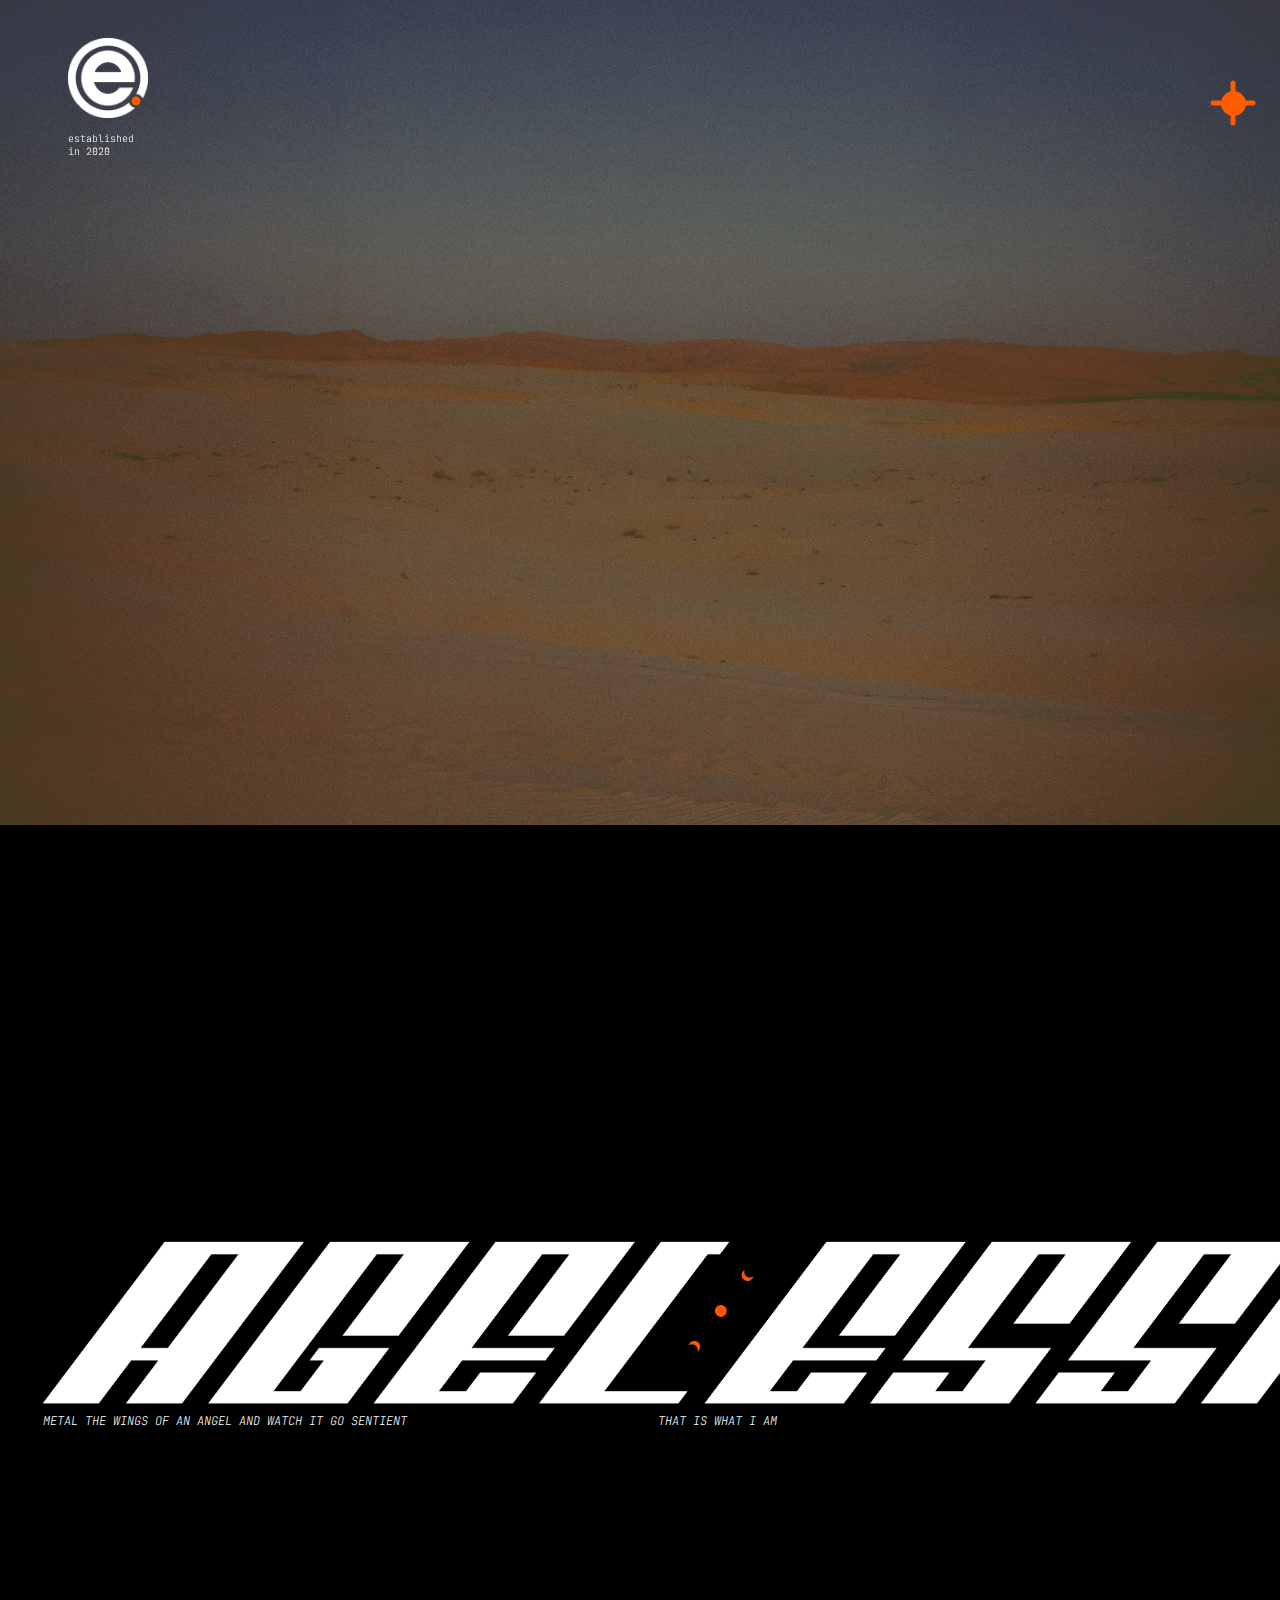
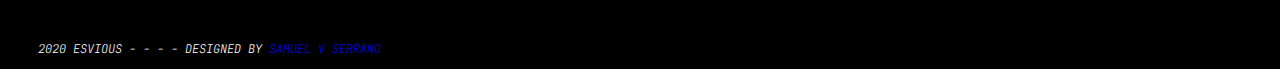
==== index.html @ 4eb77030 "summary2" ====
<!DOCTYPE html>
<html lang="en">
    <head>
        <title>esvious</title>
		<meta charset="utf-8">
		<meta name="author" content="esvious">
        <meta name="viewport" content="width=device-width, initial-scale=1.0">
		<link href="styles.css" rel="stylesheet">
        <!--Favicon-->
        <link rel="icon" href="favicon-16x16.png" type="image/x-icon">
        <link rel="apple-touch-icon" sizes="180x180" href="/apple-touch-icon.png">
        <link rel="icon" type="image/png" sizes="32x32" href="/favicon-32x32.png">
        <link rel="icon" type="image/png" sizes="16x16" href="/favicon-16x16.png">
        <link rel="manifest" href="/site.webmanifest">
        <!--Favicon-->

        <!--Google Fonts - JetBrains Mono Designed by JetBrains, Philipp Nurullin, Konstantin Bulenkov-->
        <link rel="preconnect" href="https://fonts.googleapis.com">
        <link rel="preconnect" href="https://fonts.gstatic.com" crossorigin>
        <link href="https://fonts.googleapis.com/css2?family=JetBrains+Mono:ital,wght@0,100..800;1,100..800&display=swap" rel="stylesheet">
        <!--Google Fonts-->
    </head>
    
    <div id="wrapper">
        <body>
            <header>
                <div>
                    <img src="e_2024_logo_WHITE.png" alt="white logo" width="80px">
                    <p>established <br> in 2020</p>
                </div>

                <div>
                    <button class="atypical-menu-button" onclick="toggleMenu()"></button>

                     <nav class="full-screen-nav">
                        <ul>
                            <li><a href="#home">ETHEREAL CITY</a></li>
                            <li><a href="#about">PRODUCT OF ETHER</a></li>
                            <li><a href="#services">ABYSSOPELAGIC</a></li>
                            <li><a href="#contact">HOPE FOR THE HOPELESS</a></li>
                            <li><a href="#contact">MY NOSTALGIA</a></li>
                            <li><a href="#contact">BUILT BY MACHINE</a></li>
                            <li><a href="#contact">DREAM HOUSE 1984</a></li>
                            <li><a href="#contact">ARTIFICIAL FREAK</a></li>
                        </ul>
                    </nav>

                    <script>
                        function toggleMenu() {
                            var button = document.querySelector('.atypical-menu-button');
                            var nav = document.querySelector('.full-screen-nav');
                            button.classList.toggle('rotate');
                            nav.classList.toggle('visible');
                        }
                    </script>
                </div>
            </header>

            <div class="background">
                <img src="desert_esvious.jpg" alt="img of desert">
            </div>      
        </body>
    </div>

    <div class="collection">
                <div class="ageless">
                    <img src="agelessart-01.png" alt="ageless art png">
                </div>

                <div class="land-grid">
                    <div>
                        <p>METAL THE WINGS OF AN ANGEL AND WATCH IT GO SENTIENT</p>
                    </div>

                    <div>
                        <p>THAT IS WHAT I AM</p>
                    </div>
                </div>

                <footer>
                    <p>2020 ESVIOUS - - - - DESIGNED BY <a href="https://samvserrano.github.io/portfolio/" target="_blank"> SAMUEL V SERRANO</a></p>
                </footer>
    </div> 
</html>
---- styles.css ----
#wrapper {
    width: 1890px;
    height: 1600px;
}

body {
    background-color: #000000;
} 

header {
    display: flex; 
    position: fixed;
    width: 92%;
    margin-left: 60px;
    margin-top: 30px;
    justify-content: space-between;
    align-items: center; 
    z-index: 99;
}

header p {
    color: #FFFFFF;
    font-size: 10px;
}

p {
    font-family: "JetBrains Mono", monospace;
    font-optical-sizing: auto;
    font-weight: 200;
    font-style: normal;
}

.background img {
    width: 100%;
    position: absolute;
    top: 0;
    left: 0;
    overflow-y: scroll;

}

.collection {
    margin-left: 10px;
    margin-top: -400px;
}

.ageless img {
    width: 1800px;
}

.land-grid {
    display: grid;
    grid-template-columns: 1fr 1fr;
    margin-top: -40px;
    margin-left: 25px;

}

.land-grid p {
    color: #FFFFFF;
    font-family: "JetBrains Mono", monospace;
    font-weight: 200;
    font-style: italic;
    font-size: 12px;

}

footer {
    margin-left: 20px;
    margin-top: 200px;
}

a {
    text-decoration: none;
}

a:hover {
    color: #FF5C00;
    transition: ease-in-out .3s;
}

a::after {
    color: #FF5C00;
}


footer p{
    color: #FFFFFF;
    font-family: "JetBrains Mono", monospace;
    font-weight: 200;
    font-style: italic;
    font-size: 12px;
}


/* BUTTON MENU */
.atypical-menu-button {
    width: 25px; /* Size of the button */
    height: 25px; /* Size of the button */
    background-color: #FF5C00;
    border: none;
    border-radius: 50%;
    position: relative;
    transition: transform 0.3s ease;
    color: white;
    z-index: 1001; /* Ensure button stays on top of the menu */
    cursor: pointer;
    display: flex;
    justify-content: center;
    align-items: center;
}

.atypical-menu-button::before, .atypical-menu-button::after {
    content: '';
    position: absolute;
    top: 50%;
    left: 50%;
    background-color: #FF5C00;
    width: 180%;
    height: 5px;
    border-radius: 5px; /* Rounded ends */
    transition: transform 0.3s ease;
}

.atypical-menu-button::before {
    transform: translate(-50%, -50%);
}

.atypical-menu-button::after {
    transform: translate(-50%, -50%) rotate(90deg);
}

.atypical-menu-button.rotate {
    transform: rotate(3deg);
}

.atypical-menu-button.rotate::before {
    transform: translate(-50%, -50%) rotate(45deg);
}

.atypical-menu-button.rotate::after {
    transform: translate(-50%, -50%) rotate(135deg);
}





/* Full-screen navigation styling */
.full-screen-nav {
    position: fixed;
    top: 0;
    left: 0;
    width: 100%;
    height: 100%;
    background-color: #000000; /* Slight transparency for overlay effect */
    display: flex;
    justify-content: center;
    align-items: center;
    opacity: 0;
    visibility: hidden;
    transition: opacity 0.5s ease, visibility 0s 0.5s;
    z-index: 1000; /* Below the button */
    
}

.full-screen-nav.visible {
    opacity: 1;
    visibility: visible;
    transition: opacity 0.5s ease;
}

.full-screen-nav ul {
    list-style: none;
    padding: 0;
    margin: 0;
    text-align: right;
}

.full-screen-nav li {
    margin: 20px 0;
}

.full-screen-nav a {
    text-decoration: none;
    font-size: 24px;
    color: #FFFFFF;
    transition: color 0.3s;

    font-family: "JetBrains Mono", monospace;
    font-weight: 400;
    font-style: italic;
    font-size: 60px;
}

.full-screen-nav a:hover {
    color: #FF5C00;
}

@media only screen 
    and (width: 390px) 
    and (height: 844px) 
    and (-webkit-device-pixel-ratio: 3) { 

    #wrapper {
        width: 390px;
        height: 844px;
    }

    header {
        display: flex; 
        position: fixed;
        width: 20.5%;
        margin-left: 20px;
        margin-top: 30px;
        justify-content: space-between;
        align-items: center; 
        z-index: 100;
    } 
    
    header p {
        font-size: 5px;
    }

    .background img {
        width: 340%;
        position: absolute;
        top: 0;
        left: 0;
        overflow-y: scroll;

    }

    .collection {
        margin-left: 10px;
        margin-top: -400px;
        z-index: 99;
    }

    
    
}
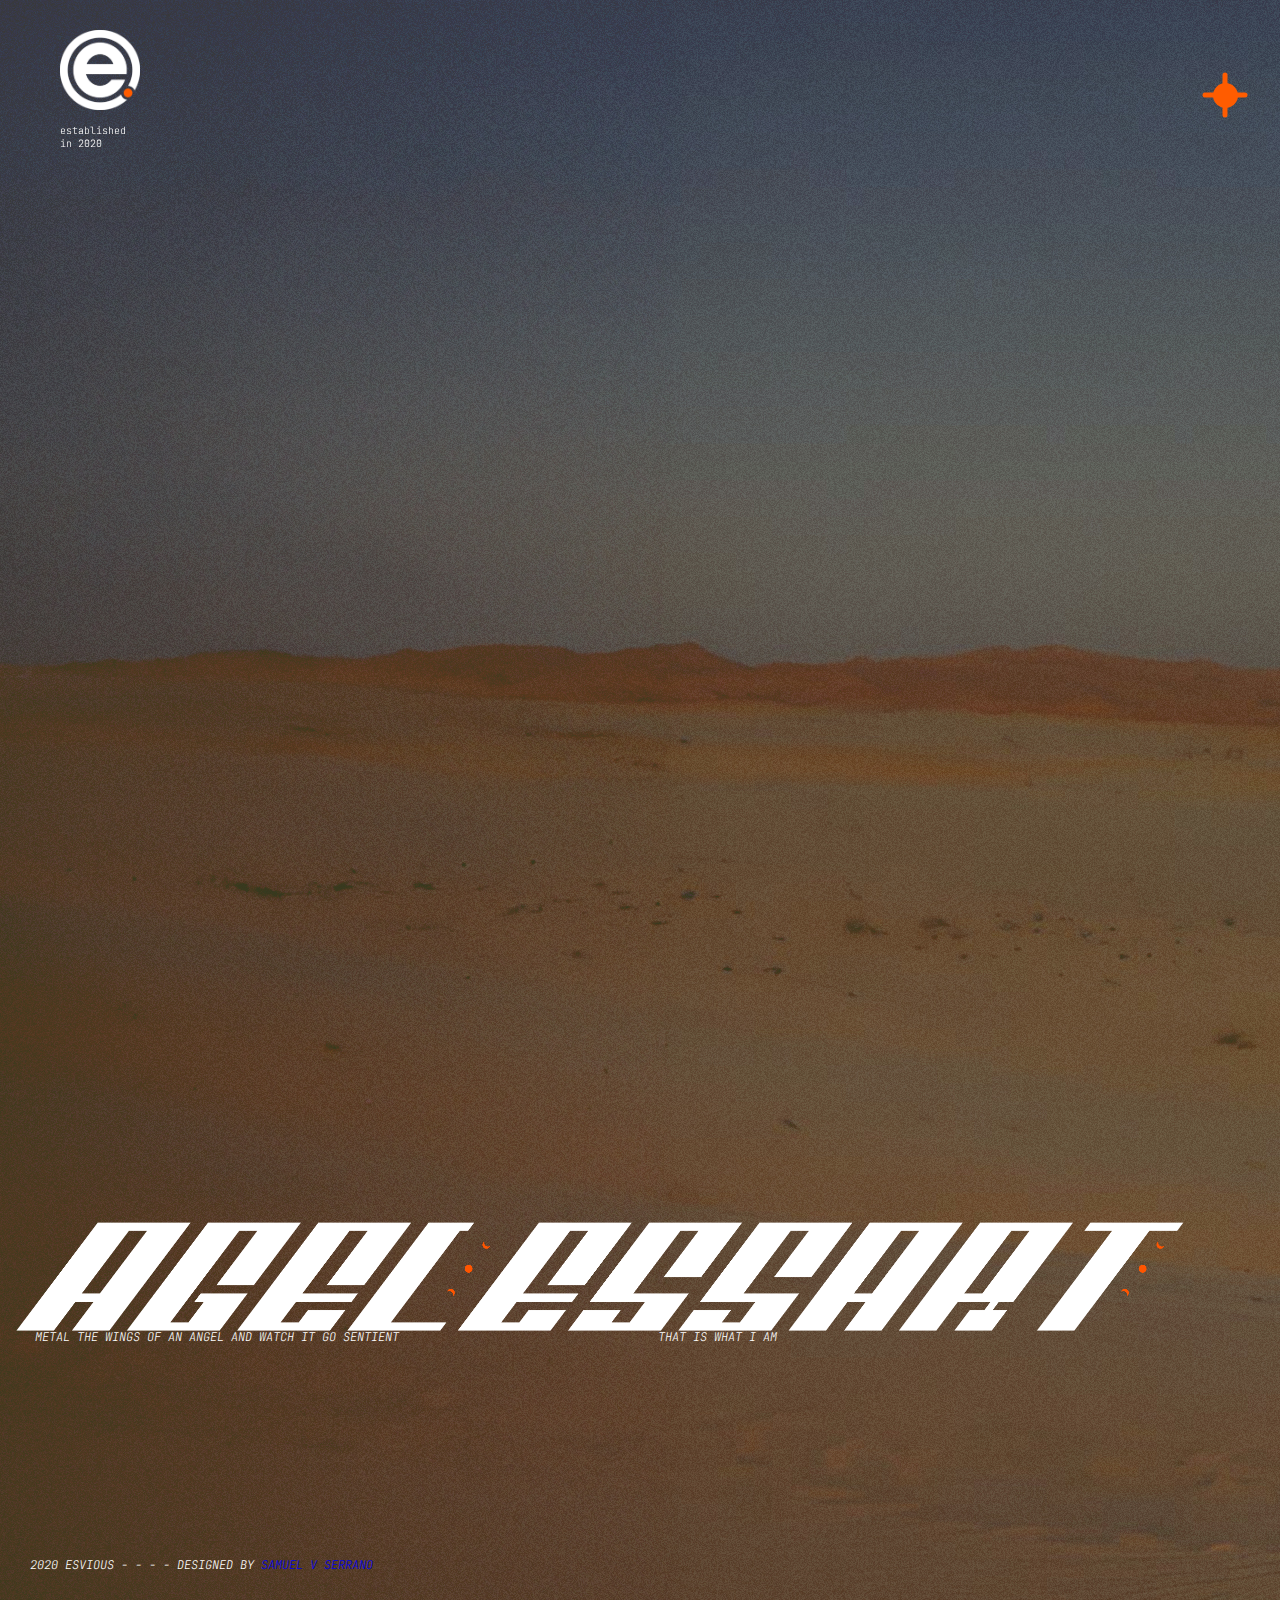
==== commit 945e6032: "summary4" ====
--- a/index.html
+++ b/index.html
@@ -42,6 +42,7 @@
                             <li><a href="#contact">BUILT BY MACHINE</a></li>
                             <li><a href="#contact">DREAM HOUSE 1984</a></li>
                             <li><a href="#contact">ARTIFICIAL FREAK</a></li>
+                            <li><a href="#contact">CONTACT</a></li>
                         </ul>
                     </nav>
 
@@ -56,29 +57,27 @@
                 </div>
             </header>
 
-            <div class="background">
-                <img src="desert_esvious.jpg" alt="img of desert">
-            </div>      
+                
         </body>
     </div>
 
     <div class="collection">
-                <div class="ageless">
-                    <img src="agelessart-01.png" alt="ageless art png">
-                </div>
+        <div class="ageless">
+            <img src="agelessart-01.png" alt="ageless art png">
+        </div>
 
-                <div class="land-grid">
-                    <div>
-                        <p>METAL THE WINGS OF AN ANGEL AND WATCH IT GO SENTIENT</p>
-                    </div>
+        <div class="land-grid">
+            <div>
+                <p>METAL THE WINGS OF AN ANGEL AND WATCH IT GO SENTIENT</p>
+            </div>
 
-                    <div>
-                        <p>THAT IS WHAT I AM</p>
-                    </div>
-                </div>
+            <div>
+                <p>THAT IS WHAT I AM</p>
+            </div>
+        </div>
 
-                <footer>
-                    <p>2020 ESVIOUS - - - - DESIGNED BY <a href="https://samvserrano.github.io/portfolio/" target="_blank"> SAMUEL V SERRANO</a></p>
-                </footer>
+        <footer>
+            <p>2020 ESVIOUS - - - - DESIGNED BY <a href="https://samvserrano.github.io/portfolio/" target="_blank"> SAMUEL V SERRANO</a></p>
+        </footer>
     </div> 
 </html>--- a/styles.css
+++ b/styles.css
@@ -4,7 +4,10 @@
 }
 
 body {
+    margin: 0;
+    background-image: url(desert_esvious.jpg);
     background-color: #000000;
+    background-repeat: no-repeat;
 } 
 
 header {
@@ -45,7 +48,8 @@
 }
 
 .ageless img {
-    width: 1800px;
+    width: 1200px;
+    margin-left: -10px;
 }
 
 .land-grid {
@@ -190,17 +194,14 @@
     font-family: "JetBrains Mono", monospace;
     font-weight: 400;
     font-style: italic;
-    font-size: 60px;
+    font-size: 55px;
 }
 
 .full-screen-nav a:hover {
     color: #FF5C00;
 }
 
-@media only screen 
-    and (width: 390px) 
-    and (height: 844px) 
-    and (-webkit-device-pixel-ratio: 3) { 
+@media screen and (max-width: 1170px) {
 
     #wrapper {
         width: 390px;
@@ -222,13 +223,20 @@
         font-size: 5px;
     }
 
+    .background {
+        width: 100%;
+        height: auto;
+        overflow: hidden;
+        overflow-y: hidden;
+    }
+
     .background img {
-        width: 340%;
+        width: 375%;
+        object-fit: cover;
         position: absolute;
         top: 0;
         left: 0;
-        overflow-y: scroll;
-
+        overflow: hidden;
     }
 
     .collection {
@@ -237,6 +245,61 @@
         z-index: 99;
     }
 
+    .ageless img {
+        width: 500px;
+        z-index: 99;
+        position: relative;
+    }
+
+    .land-grid {
+        display: grid;
+        grid-template-columns: 1fr 1fr;
+        margin-top: -10px;
+        margin-left: 25px;
+        position: relative;
+
+    }
+    
+    .land-grid p {
+        color: #FFFFFF;
+        font-family: "JetBrains Mono", monospace;
+        font-weight: 200;
+        font-style: italic;
+        font-size: 6px;
+    }
+
+    footer {
+        margin-left: 20px;
+        margin-top: 200px;
+        position: relative;
+        z-index: 99;
+    }
+
+    a {
+        text-decoration: none;
+    }
+
+    a:hover {
+        color: #FF5C00;
+        transition: ease-in-out .3s;
+    }
+
+    a::after {
+        color: #FF5C00;
+    }
+
+    a:visited {
+        color: #FF5C00;
+    }
+
+
+    footer p{
+        color: #FFFFFF;
+        font-family: "JetBrains Mono", monospace;
+        font-weight: 200;
+        font-style: italic;
+        font-size: 10px;
+    }
     
     
 }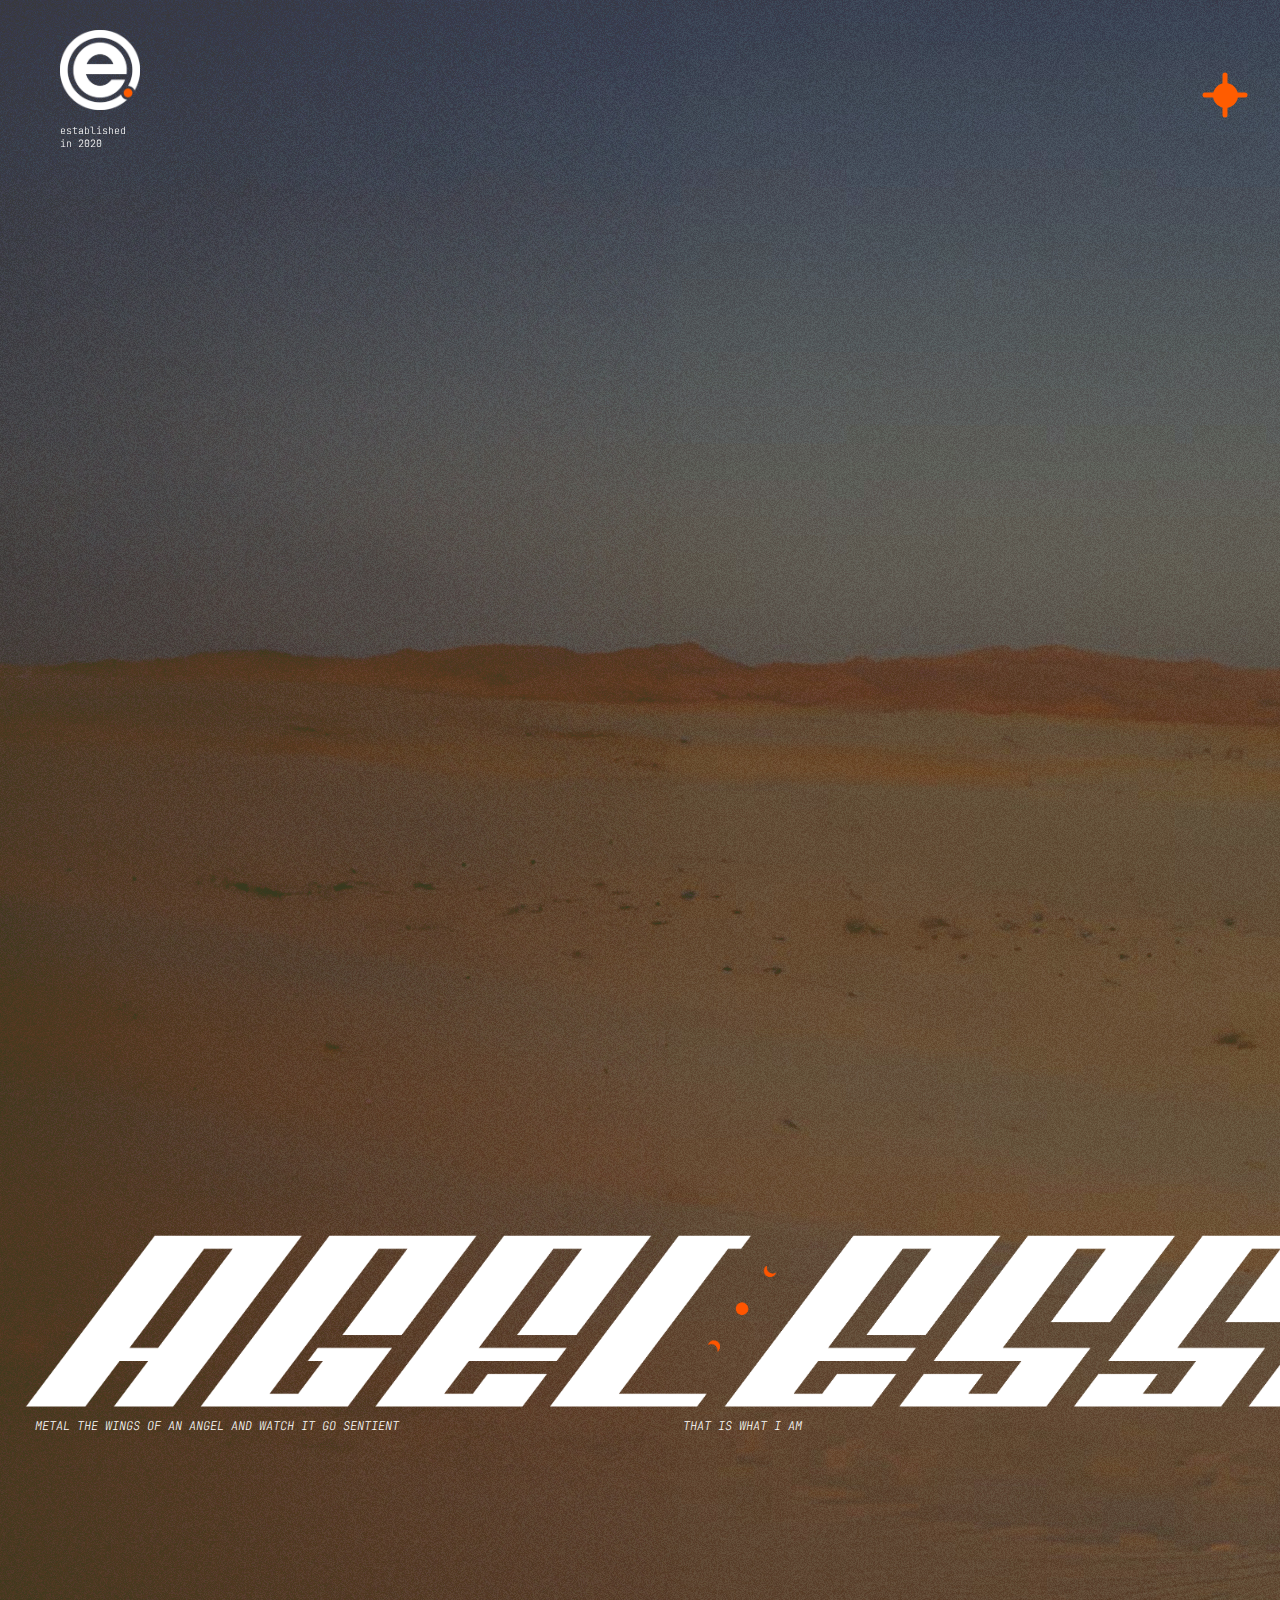
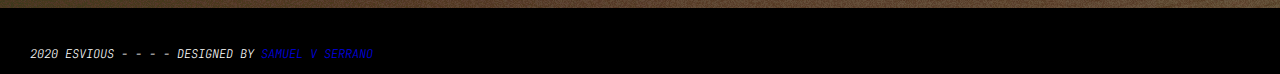
==== commit f5330983: "summary" ====
--- a/index.html
+++ b/index.html
@@ -29,7 +29,7 @@
                     <p>established <br> in 2020</p>
                 </div>
 
-                <div>
+                <div class="nav-button">
                     <button class="atypical-menu-button" onclick="toggleMenu()"></button>
 
                      <nav class="full-screen-nav">
@@ -42,6 +42,7 @@
                             <li><a href="#contact">BUILT BY MACHINE</a></li>
                             <li><a href="#contact">DREAM HOUSE 1984</a></li>
                             <li><a href="#contact">ARTIFICIAL FREAK</a></li>
+                            <div class="dot"></div>
                             <li><a href="#contact">CONTACT</a></li>
                         </ul>
                     </nav>
--- a/styles.css
+++ b/styles.css
@@ -33,28 +33,21 @@
     font-style: normal;
 }
 
-.background img {
-    width: 100%;
-    position: absolute;
-    top: 0;
-    left: 0;
-    overflow-y: scroll;
-
-}
-
 .collection {
     margin-left: 10px;
     margin-top: -400px;
 }
 
+
 .ageless img {
-    width: 1200px;
+    width: 1900px;
     margin-left: -10px;
 }
 
 .land-grid {
     display: grid;
     grid-template-columns: 1fr 1fr;
+    gap: 50px;
     margin-top: -40px;
     margin-left: 25px;
 
@@ -103,7 +96,7 @@
     height: 25px; /* Size of the button */
     background-color: #FF5C00;
     border: none;
-    border-radius: 50%;
+    border-radius: 100%;
     position: relative;
     transition: transform 0.3s ease;
     color: white;
@@ -185,6 +178,18 @@
     margin: 20px 0;
 }
 
+.dot {
+    background-color: #FF5C00;
+    border-radius: 100%;
+    width: 15px;
+    height: 15px;
+    display: flex;
+    justify-content: center;
+    align-items: center;
+    margin-left: 1000px;
+    position: relative;
+}
+
 .full-screen-nav a {
     text-decoration: none;
     font-size: 24px;
@@ -206,6 +211,7 @@
     #wrapper {
         width: 390px;
         height: 844px;
+        top: 0;
     }
 
     header {
@@ -213,7 +219,7 @@
         position: fixed;
         width: 20.5%;
         margin-left: 20px;
-        margin-top: 30px;
+        margin-top: 250px;
         justify-content: space-between;
         align-items: center; 
         z-index: 100;
@@ -223,30 +229,18 @@
         font-size: 5px;
     }
 
-    .background {
-        width: 100%;
-        height: auto;
-        overflow: hidden;
-        overflow-y: hidden;
-    }
-
-    .background img {
-        width: 375%;
-        object-fit: cover;
-        position: absolute;
-        top: 0;
-        left: 0;
-        overflow: hidden;
+    .nav-button {
+        margin-left: 230px;
     }
 
     .collection {
         margin-left: 10px;
-        margin-top: -400px;
+        margin-top: -60px;
         z-index: 99;
     }
 
     .ageless img {
-        width: 500px;
+        width: 380px;
         z-index: 99;
         position: relative;
     }
@@ -265,12 +259,12 @@
         font-family: "JetBrains Mono", monospace;
         font-weight: 200;
         font-style: italic;
-        font-size: 6px;
+        font-size: 5px;
     }
 
     footer {
-        margin-left: 20px;
-        margin-top: 200px;
+        margin-left: 6px;
+        margin-top: 20px;
         position: relative;
         z-index: 99;
     }
@@ -301,5 +295,71 @@
         font-size: 10px;
     }
     
+
+
+
+
+    /* Full-screen navigation styling */
+    .full-screen-nav {
+        position: fixed;
+        top: 0;
+        left: 0;
+        width: 100%;
+        height: 100%;
+        background-color: #000000; /* Slight transparency for overlay effect */
+        display: flex;
+        justify-content: center;
+        align-items: center;
+        opacity: 0;
+        visibility: hidden;
+        transition: opacity 0.5s ease, visibility 0s 0.5s;
+        z-index: 1000; /* Below the button */
+        
+    }
+
+    .full-screen-nav.visible {
+        opacity: 1;
+        visibility: visible;
+        transition: opacity 0.5s ease;
+    }
+
+    .full-screen-nav ul {
+        list-style: none;
+        padding: 0;
+        margin: 0;
+        text-align: right;
+    }
+
+    .full-screen-nav li {
+        margin: 20px 0;
+    }
+
+    .dot {
+        background-color: #FF5C00;
+        border-radius: 100%;
+        width: 15px;
+        height: 15px;
+        display: flex;
+        justify-content: center;
+        align-items: center;
+        margin-left: 300px;
+        position: relative;
+    }
+
+    .full-screen-nav a {
+        text-decoration: none;
+        font-size: 24px;
+        color: #FFFFFF;
+        transition: color 0.3s;
+
+        font-family: "JetBrains Mono", monospace;
+        font-weight: 400;
+        font-style: italic;
+        font-size: 25px;
+    }
+
+    .full-screen-nav a:hover {
+        color: #FF5C00;
+    }
     
 }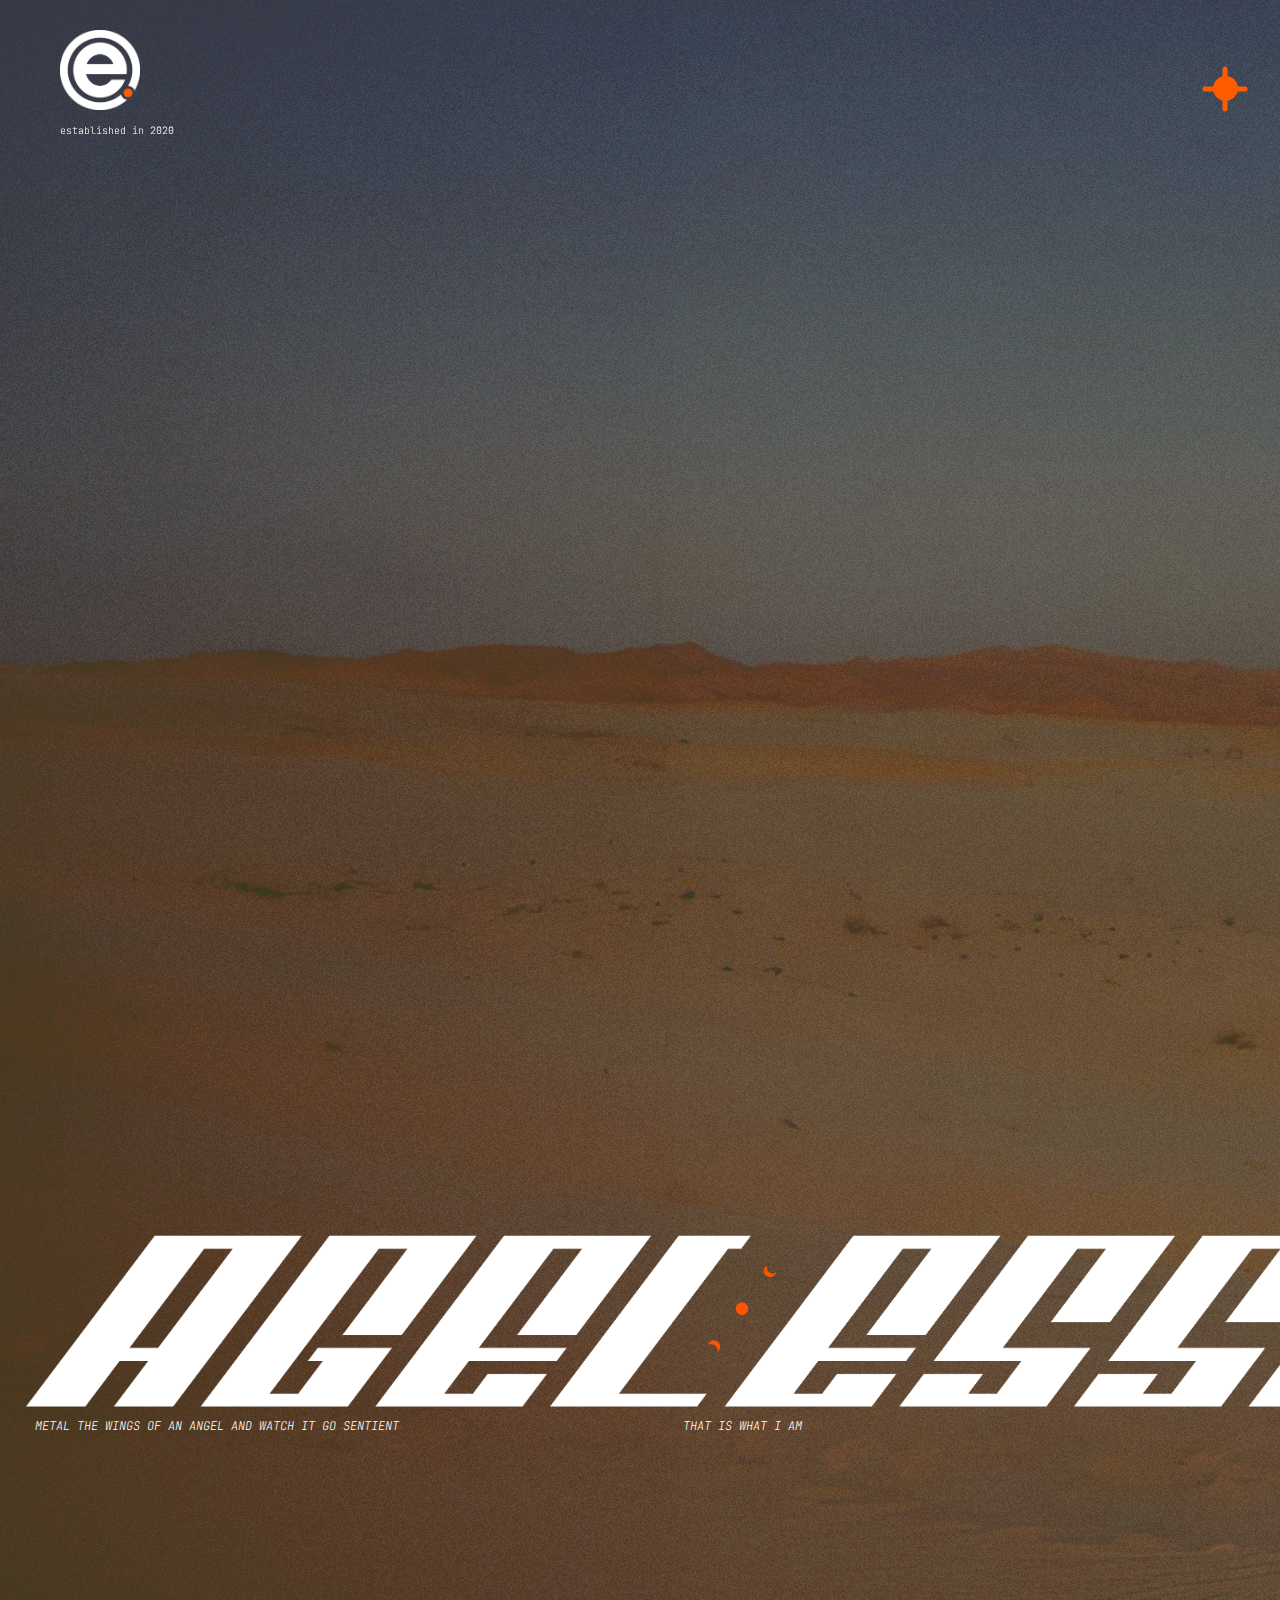
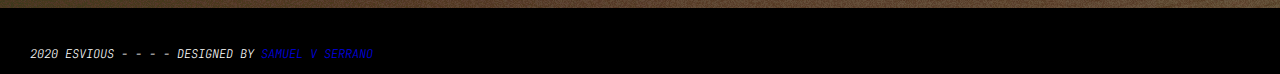
==== commit 4c3b2f41: "update" ====
--- a/index.html
+++ b/index.html
@@ -26,7 +26,7 @@
             <header>
                 <div>
                     <img src="e_2024_logo_WHITE.png" alt="white logo" width="80px">
-                    <p>established <br> in 2020</p>
+                    <p>established in 2020</p>
                 </div>
 
                 <div class="nav-button">
@@ -44,6 +44,7 @@
                             <li><a href="#contact">ARTIFICIAL FREAK</a></li>
                             <div class="dot"></div>
                             <li><a href="#contact">CONTACT</a></li>
+                            <p>2020 ESVIOUS - - - - DESIGNED BY SAMUEL V SERRANO</p>
                         </ul>
                     </nav>
 
--- a/styles.css
+++ b/styles.css
@@ -192,7 +192,6 @@
 
 .full-screen-nav a {
     text-decoration: none;
-    font-size: 24px;
     color: #FFFFFF;
     transition: color 0.3s;
 
@@ -210,7 +209,7 @@
 
     #wrapper {
         width: 390px;
-        height: 844px;
+        height: 644px;
         top: 0;
     }
 
@@ -219,7 +218,7 @@
         position: fixed;
         width: 20.5%;
         margin-left: 20px;
-        margin-top: 250px;
+        margin-top: 30px;
         justify-content: space-between;
         align-items: center; 
         z-index: 100;
@@ -331,7 +330,7 @@
     }
 
     .full-screen-nav li {
-        margin: 20px 0;
+        margin: 10px 0;
     }
 
     .dot {
@@ -348,18 +347,21 @@
 
     .full-screen-nav a {
         text-decoration: none;
-        font-size: 24px;
         color: #FFFFFF;
         transition: color 0.3s;
 
         font-family: "JetBrains Mono", monospace;
         font-weight: 400;
         font-style: italic;
-        font-size: 25px;
+        font-size: 22px;
     }
 
     .full-screen-nav a:hover {
         color: #FF5C00;
     }
+
+    .full-screen-nav.visible ul .menu-footer {
+        font-size: 5px;
+    }
     
 }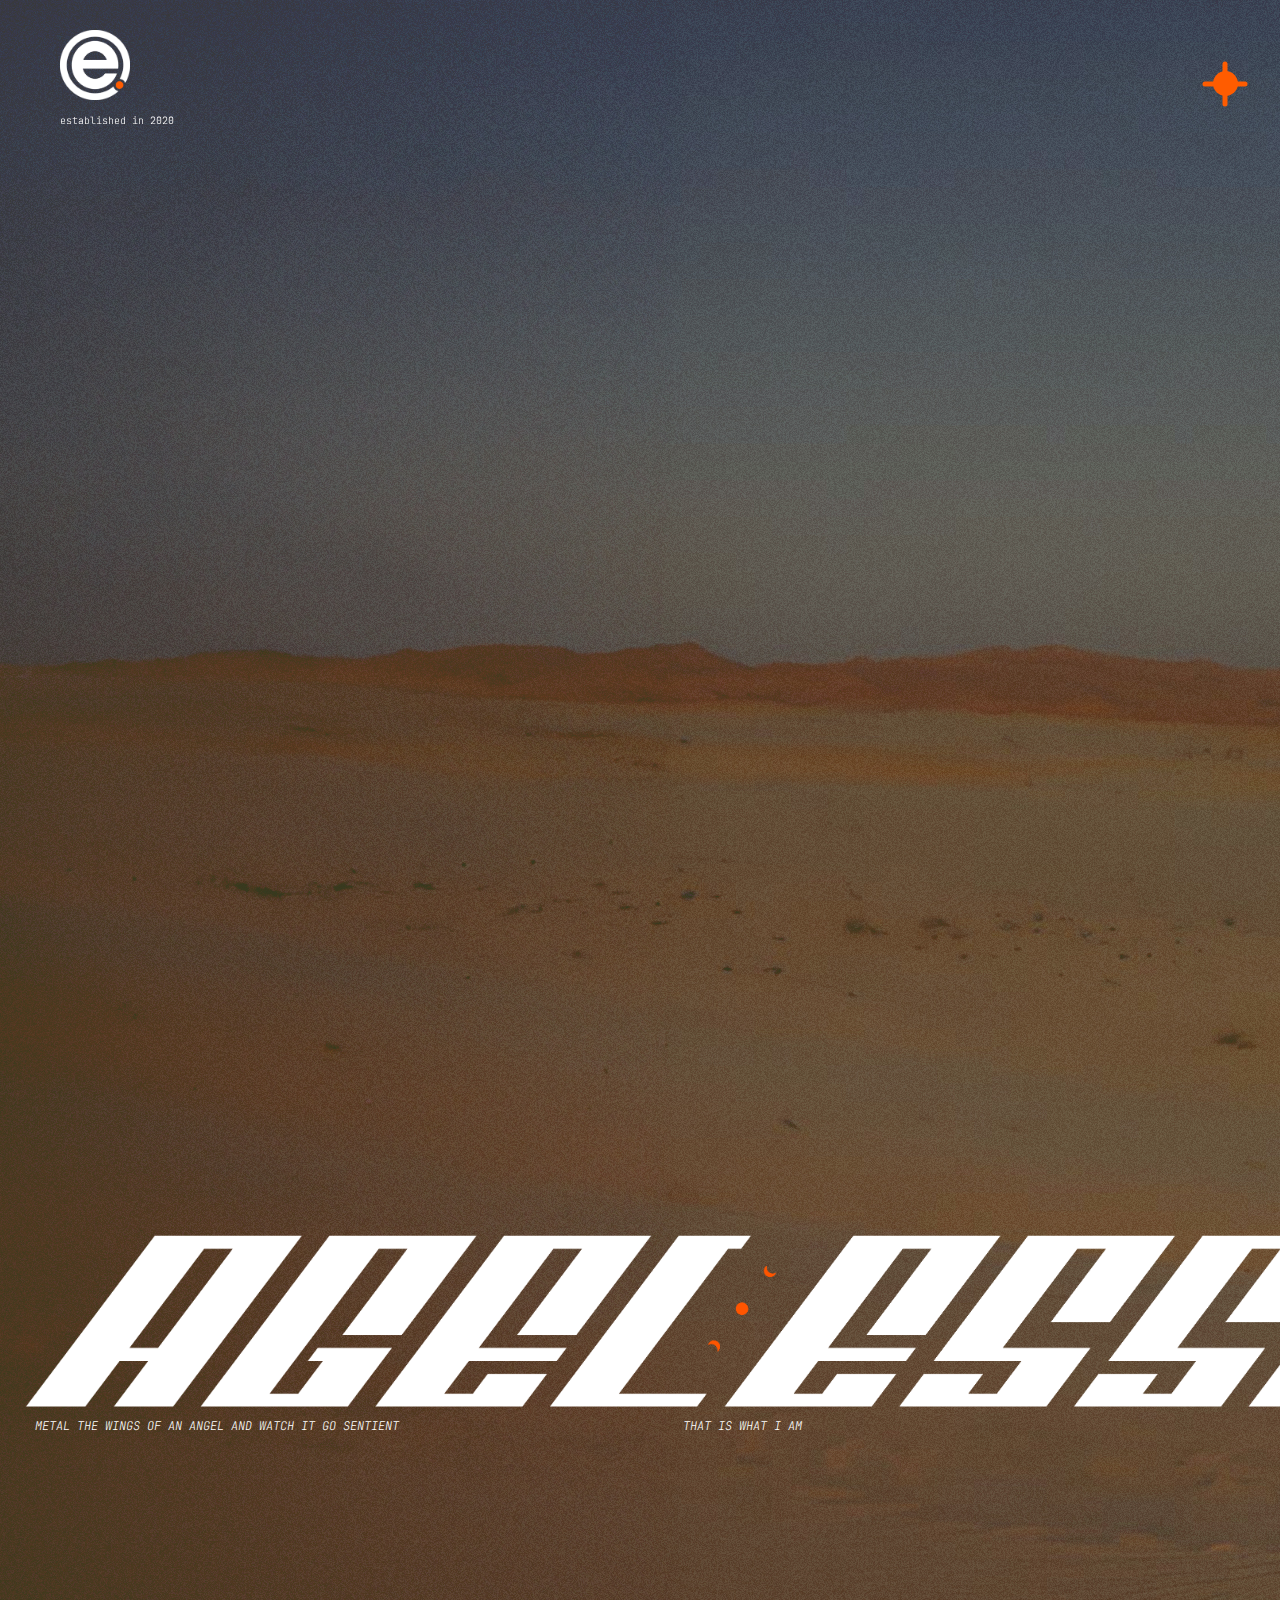
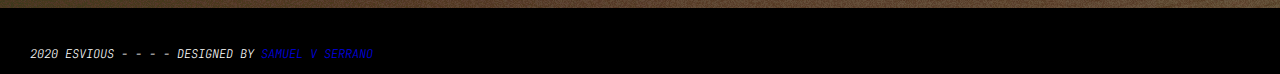
==== commit 9661eb29: "new summary" ====
--- a/index.html
+++ b/index.html
@@ -25,7 +25,7 @@
         <body>
             <header>
                 <div>
-                    <img src="e_2024_logo_WHITE.png" alt="white logo" width="80px">
+                    <img src="e_2024_logo_WHITE.png" alt="white logo" width="70px">
                     <p>established in 2020</p>
                 </div>
 
@@ -44,7 +44,7 @@
                             <li><a href="#contact">ARTIFICIAL FREAK</a></li>
                             <div class="dot"></div>
                             <li><a href="#contact">CONTACT</a></li>
-                            <p>2020 ESVIOUS - - - - DESIGNED BY SAMUEL V SERRANO</p>
+                            <p class="mob-foot">2020 ESVIOUS - - - - DESIGNED BY <a href="https://samvserrano.github.io/portfolio/" target="_blank" class="a-foot">SAMUEL V SERRANO</a></p>
                         </ul>
                     </nav>
 
--- a/styles.css
+++ b/styles.css
@@ -266,6 +266,7 @@
         margin-top: 20px;
         position: relative;
         z-index: 99;
+        visibility: hidden;
     }
 
     a {
@@ -360,8 +361,16 @@
         color: #FF5C00;
     }
 
-    .full-screen-nav.visible ul .menu-footer {
-        font-size: 5px;
-    }
-    
+    nav.full-screen-nav ul p.mob-foot {
+        font-size: 9px;
+    }
+    
+    nav.full-screen-nav ul p.mob-foot a {
+        color: #FF5C00;
+        font-size: 9px;
+    }
+
+    nav.full-screen-nav ul p.mob-foot a:hover {
+        color: #FFFFFF;
+    }
 }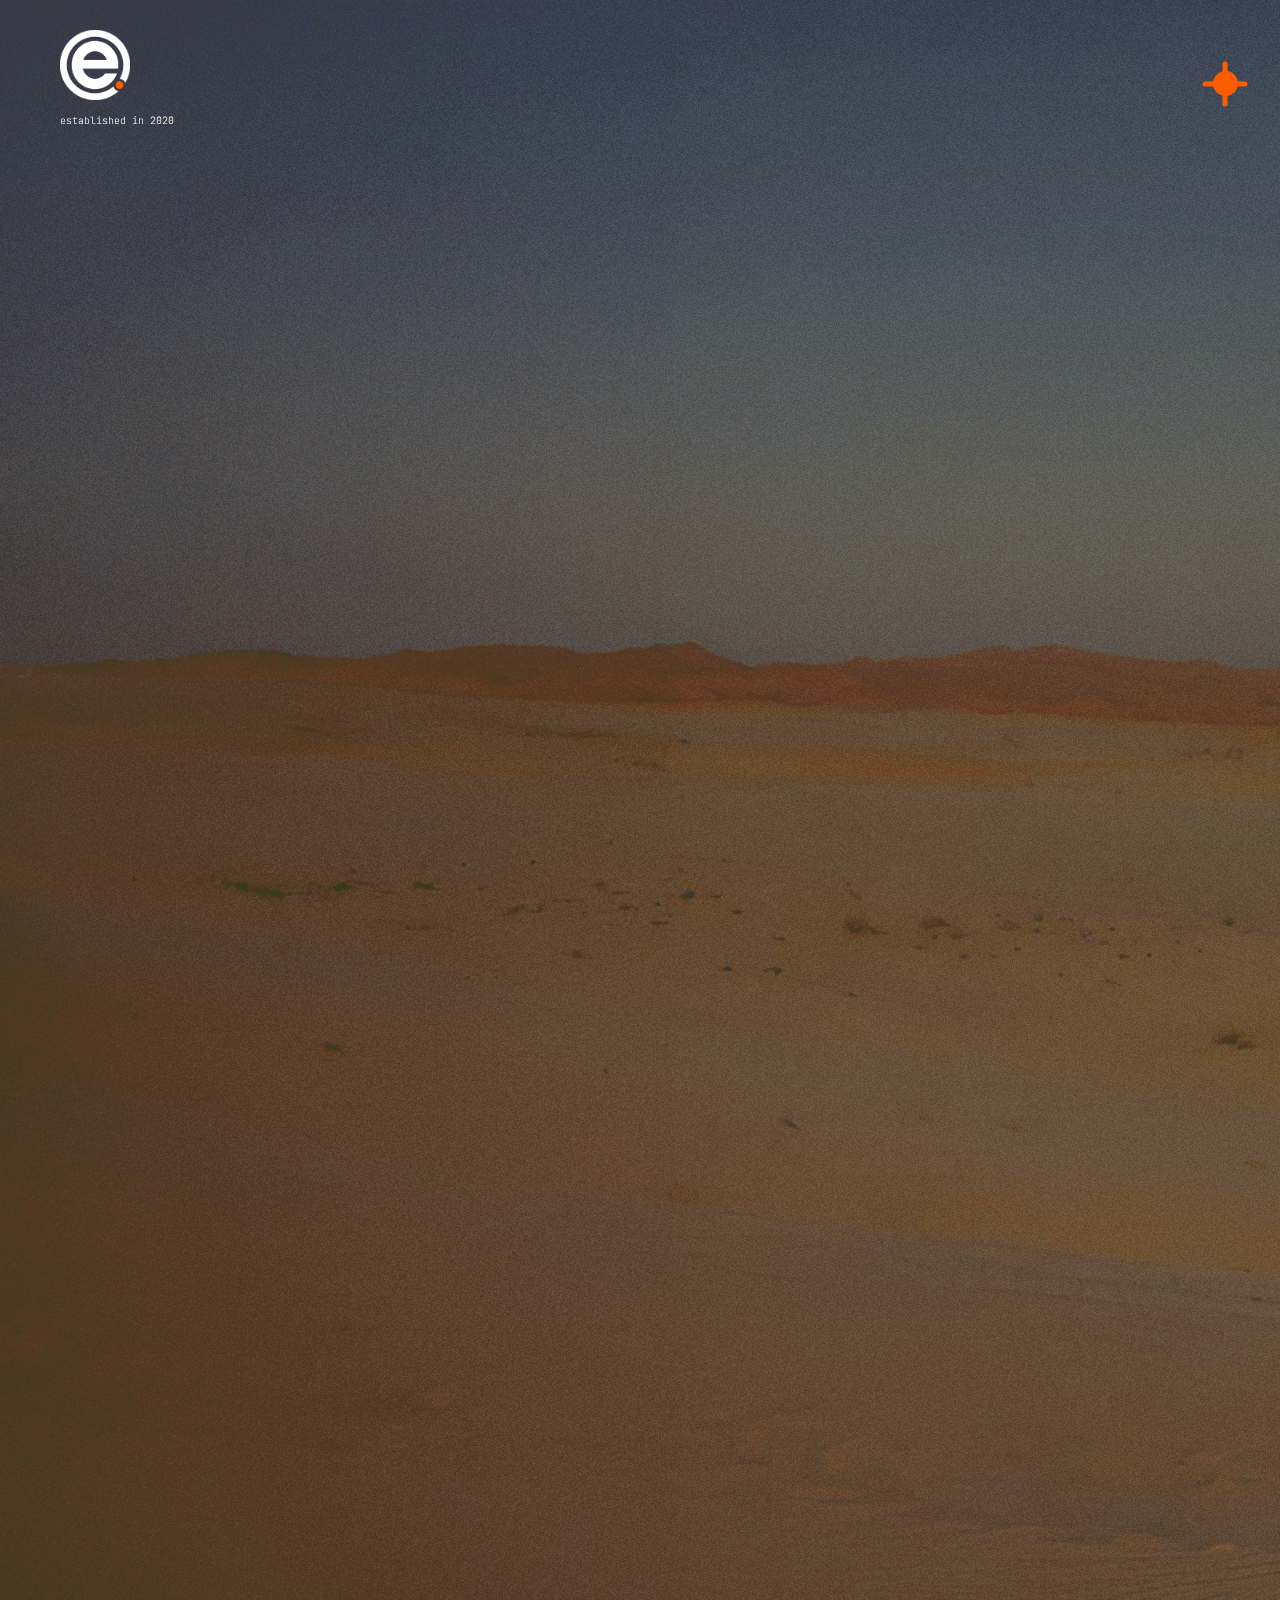
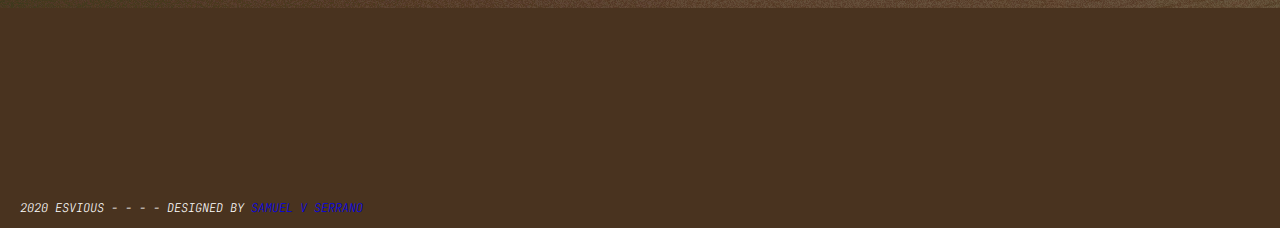
==== commit 1a560777: "Update index.html" ====
--- a/index.html
+++ b/index.html
@@ -1,7 +1,7 @@
 <!DOCTYPE html>
 <html lang="en">
     <head>
-        <title>esvious</title>
+        <title>esvious \ home</title>
 		<meta charset="utf-8">
 		<meta name="author" content="esvious">
         <meta name="viewport" content="width=device-width, initial-scale=1.0">
@@ -25,7 +25,7 @@
         <body>
             <header>
                 <div>
-                    <img src="e_2024_logo_WHITE.png" alt="white logo" width="70px">
+                    <a href="index.html"><img src="e_2024_logo_WHITE.png" alt="white logo" width="70px"></a>
                     <p>established in 2020</p>
                 </div>
 
@@ -34,16 +34,15 @@
 
                      <nav class="full-screen-nav">
                         <ul>
-                            <li><a href="#home">ETHEREAL CITY</a></li>
-                            <li><a href="#about">PRODUCT OF ETHER</a></li>
-                            <li><a href="#services">ABYSSOPELAGIC</a></li>
-                            <li><a href="#contact">HOPE FOR THE HOPELESS</a></li>
-                            <li><a href="#contact">MY NOSTALGIA</a></li>
-                            <li><a href="#contact">BUILT BY MACHINE</a></li>
-                            <li><a href="#contact">DREAM HOUSE 1984</a></li>
-                            <li><a href="#contact">ARTIFICIAL FREAK</a></li>
+                            <li><a href="ec.html">ETHEREAL CITY</a></li>
+                            <li><a href="poe.html">PRODUCT OF ETHER</a></li>
+                            <li><a href="abysso.html">ABYSSOPELAGIC</a></li>
+                            <li><a href="hfth.html">HOPE FOR THE HOPELESS</a></li>
+                            <li><a href="nostalgia.html">MY NOSTALGIA</a></li>
+                            <li><a href="undead.html">UNDEAD</a></li>
+                            <li><a href="#contact">PROJECT ORANGE</a></li>
                             <div class="dot"></div>
-                            <li><a href="#contact">CONTACT</a></li>
+                            <li><a href="contact.html">CONTACT</a></li>
                             <p class="mob-foot">2020 ESVIOUS - - - - DESIGNED BY <a href="https://samvserrano.github.io/portfolio/" target="_blank" class="a-foot">SAMUEL V SERRANO</a></p>
                         </ul>
                     </nav>
@@ -63,21 +62,6 @@
         </body>
     </div>
 
-    <div class="collection">
-        <div class="ageless">
-            <img src="agelessart-01.png" alt="ageless art png">
-        </div>
-
-        <div class="land-grid">
-            <div>
-                <p>METAL THE WINGS OF AN ANGEL AND WATCH IT GO SENTIENT</p>
-            </div>
-
-            <div>
-                <p>THAT IS WHAT I AM</p>
-            </div>
-        </div>
-
         <footer>
             <p>2020 ESVIOUS - - - - DESIGNED BY <a href="https://samvserrano.github.io/portfolio/" target="_blank"> SAMUEL V SERRANO</a></p>
         </footer>
--- a/styles.css
+++ b/styles.css
@@ -6,7 +6,7 @@
 body {
     margin: 0;
     background-image: url(desert_esvious.jpg);
-    background-color: #000000;
+    background-color: #49331f;
     background-repeat: no-repeat;
 } 
 
@@ -139,10 +139,6 @@
     transform: translate(-50%, -50%) rotate(135deg);
 }
 
-
-
-
-
 /* Full-screen navigation styling */
 .full-screen-nav {
     position: fixed;
@@ -171,11 +167,13 @@
     list-style: none;
     padding: 0;
     margin: 0;
-    text-align: right;
+    text-align:center;
+
 }
 
 .full-screen-nav li {
     margin: 20px 0;
+
 }
 
 .dot {
@@ -186,7 +184,6 @@
     display: flex;
     justify-content: center;
     align-items: center;
-    margin-left: 1000px;
     position: relative;
 }
 
@@ -194,18 +191,105 @@
     text-decoration: none;
     color: #FFFFFF;
     transition: color 0.3s;
-
     font-family: "JetBrains Mono", monospace;
     font-weight: 400;
     font-style: italic;
-    font-size: 55px;
+    font-size: 45px;
 }
 
 .full-screen-nav a:hover {
     color: #FF5C00;
 }
 
-@media screen and (max-width: 1170px) {
+nav.full-screen-nav ul p.mob-foot {
+    visibility: hidden;
+}
+
+
+
+
+
+
+
+
+/* Contact */
+
+.formspree {
+    background: #000000;
+    padding: 20px;
+    border-radius: 10px; /* Rounded edges */
+    max-width: 400px;
+    width: 100%;
+    box-sizing: border-box; /* Ensures padding is included in the total width */
+}
+
+form {
+    display: flex;
+    flex-direction: column;
+    gap: 15px; /* Space between form elements */
+}
+
+label {
+    font-weight: bold;
+    color: #FFFFFF;
+    font-family: "JetBrains Mono", monospace;
+    font-weight: 400;
+}
+
+input[type="email"],
+textarea {
+    width: 100%;
+    padding: 10px;
+    border-radius: 8px; /* Rounded edges for input fields */
+    font-size: 14px;
+    background: rgba(202, 202, 202, 0.5); /* Semi-transparent input background */
+    box-sizing: border-box; /* Ensures padding is included in the total width */
+    outline: none;
+}
+
+input[type="email"]:focus,
+textarea:focus {
+    border-color: #FF5C00; /* Border color on focus */
+    background: rgba(202, 202, 202, 0.5); /* Slightly less transparent on focus */
+}
+
+button[type="submit"] {
+    padding: 10px;
+    background-color: #ffffff;
+    border: none;
+    border-radius: 8px; /* Rounded edges for the button */
+    color: rgb(0, 0, 0);
+    font-size: 16px;
+    cursor: pointer;
+    transition: background-color 0.3s; /* Smooth transition for hover effect */
+}
+
+button[type="submit"]:hover {
+    background-color: #FF5C00; /* Darker shade on hover */
+    color: #FFFFFF;
+}
+
+
+/* IMAGES */
+
+body .images img{
+    width: auto;
+
+}
+
+
+@media(max-width:768px){
+    
+    body .images img {
+        object-fit: contain;
+
+
+    }
+
+}
+
+
+@media(max-width: 1170px) {
 
     #wrapper {
         width: 390px;
@@ -362,6 +446,7 @@
     }
 
     nav.full-screen-nav ul p.mob-foot {
+        visibility: visible;
         font-size: 9px;
     }
     
@@ -373,4 +458,12 @@
     nav.full-screen-nav ul p.mob-foot a:hover {
         color: #FFFFFF;
     }
+
+
+    body .images img{
+        width: 389px;
+        height: 400px;
+        overflow-x: hidden;
+    }
+
 }